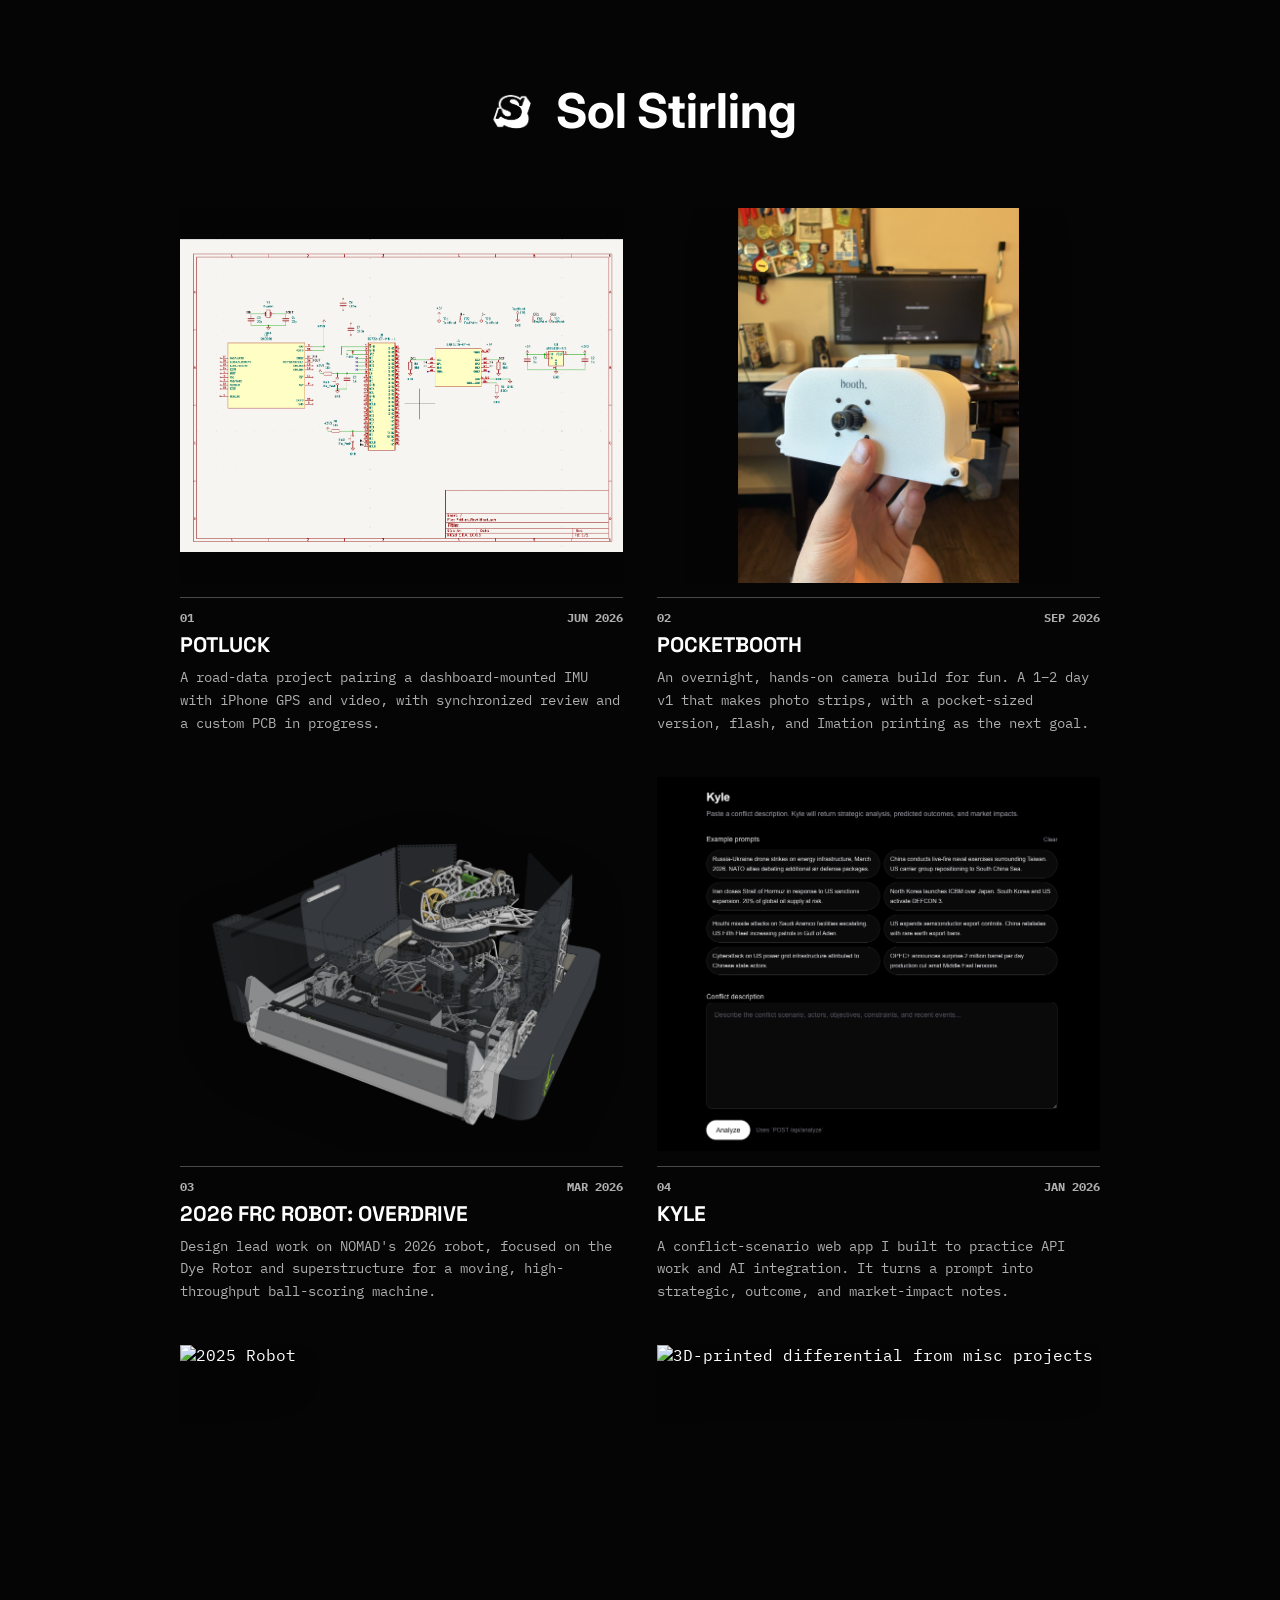
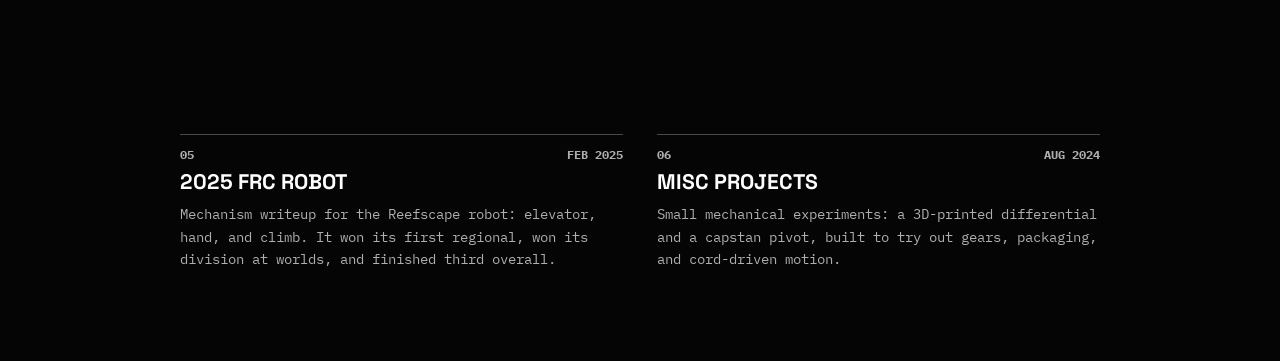
==== index.html @ 9fa4a8db "Add PocketBooth, refresh Potluck, and combine misc projects" ====
<!DOCTYPE html>
<html lang="en">
<head>
  <meta charset="UTF-8">
  <meta name="viewport" content="width=device-width, initial-scale=1.0">
  <title>Sol Stirling Maker Portfolio</title>
  <script src="projects-data.js?v=20261006-1"></script>
  <link rel="stylesheet" href="site.css?v=20261006-1">
</head>
<body>
  <main class="home-shell">
    <section class="site-frame sketch-hero" aria-labelledby="projects-title">
      <div class="hero-lockup">
        <a href="index.html" class="logo-only hero-logo" aria-label="Sol Stirling home">
          <img src="images/logo.png" alt="Sol Stirling logo">
        </a>
        <h1 id="projects-title">Sol Stirling</h1>
      </div>
    </section>

    <section class="site-frame projects-section" aria-label="Project cards">
      <div id="projects-grid" class="project-grid" aria-live="polite"></div>
    </section>
  </main>

  <script>
    const portfolio = window.PortfolioProjects || {};
    const projectGrid = document.getElementById('projects-grid');

    function renderProjectCards(projects) {
      if (!projects.length) {
        projectGrid.innerHTML = '<p class="empty-projects">Project data did not load. Refresh the page.</p>';
        return;
      }

      projectGrid.innerHTML = projects
        .map((project, index) => {
          const label = String(index + 1).padStart(2, '0');
          const media = project.mediaType === 'video'
            ? `<video class="project-media" src="${portfolio.escapeHtml(project.mediaSrc)}" muted playsinline preload="metadata"></video>`
            : `<img class="project-media" src="${portfolio.escapeHtml(project.mediaSrc)}" alt="${portfolio.escapeHtml(project.mediaAlt || project.title)}">`;

          return `
            <a class="project-card" data-project="${portfolio.escapeHtml(project.id)}" href="${portfolio.escapeHtml(portfolio.projectCardHref(project))}">
              <div class="project-media-wrap">
                ${media}
              </div>
              <div class="project-body">
                <div class="project-meta">
                  <span>${label}</span>
                  <time datetime="${portfolio.escapeHtml(project.date || '')}">${portfolio.escapeHtml(portfolio.formatProjectDate(project.date))}</time>
                </div>
                <h2>${portfolio.escapeHtml(project.title)}</h2>
                <div class="project-card-copy">${portfolio.renderMarkdown(project.cardMarkdown)}</div>
              </div>
            </a>
          `;
        })
        .join('');
    }

    const projectList = portfolio.projects && Array.isArray(portfolio.projects) ? portfolio.projects : [];
    renderProjectCards(projectList);
  </script>
</body>
</html>
---- site.css ----
@import url("https://fonts.googleapis.com/css2?family=IBM+Plex+Mono:wght@400;500;600;700&family=Inter:wght@400;700&family=Space+Grotesk:wght@500;600;700&display=swap");

:root {
  --black: #050505;
  --panel: #111416;
  --line: rgba(255, 255, 255, 0.34);
  --line-hot: #00687B;
  --line-white: #ffffff;
  --text: #ffffff;
  --muted: rgba(255, 255, 255, 0.68);
  --danger: #d2654f;
}

* {
  box-sizing: border-box;
}

html {
  scroll-behavior: smooth;
}

body {
  min-height: 100vh;
  margin: 0;
  color: var(--text);
  font-family: "IBM Plex Mono", monospace;
  background: var(--black);
}

body::before {
  content: none;
}

body > * {
  position: relative;
  z-index: 1;
}

button,
input,
textarea {
  font: inherit;
}

a {
  color: inherit;
}

.site-frame {
  width: min(1160px, calc(100% - 32px));
  margin: 0 auto;
}

.home-shell {
  min-height: 100vh;
  padding: 18px 0 72px;
}

.logo-only {
  display: grid;
  width: 58px;
  height: 58px;
  place-items: center;
  margin-left: clamp(16px, 4vw, 44px);
  text-decoration: none;
}

.logo-only img {
  display: block;
  width: 100%;
  height: 100%;
  object-fit: contain;
}

.hero-logo {
  width: 58px;
  height: 58px;
  flex: 0 0 auto;
  margin-left: 0;
}

.sketch-hero {
  position: relative;
  display: grid;
  min-height: 190px;
  place-items: center;
  overflow: hidden;
  padding: 22px 0 26px;
  text-align: center;
}


.hero-lockup {
  position: relative;
  z-index: 2;
  display: inline-flex;
  align-items: center;
  justify-content: center;
  gap: 14px;
}

.hero-lockup h1 {
  margin: 0;
  color: var(--text);
  font-family: "Inter", "Helvetica Neue", Arial, sans-serif;
  font-size: 3rem;
  font-weight: 700;
  line-height: 1;
  letter-spacing: 0;
  text-transform: none;
  text-shadow: none;
}


.projects-section {
  padding: 0 0 18px;
}

.project-grid {
  display: grid;
  grid-template-columns: repeat(2, minmax(0, 1fr));
  gap: 42px 34px;
  max-width: 920px;
  margin: 0 auto;
}

.project-card {
  display: grid;
  gap: 14px;
  color: var(--text);
  text-decoration: none;
  transition: transform 160ms ease;
}

.project-card:hover,
.project-card:focus-visible {
  outline: none;
  transform: translateY(-5px);
}

.project-media-wrap {
  position: relative;
  display: block;
  width: 100%;
  aspect-ratio: 1.18 / 1;
  overflow: hidden;
}

.project-media {
  position: absolute;
  inset: 0;
  display: block;
  width: 100%;
  height: 100%;
  object-fit: contain;
  filter: drop-shadow(0 18px 24px rgba(0, 0, 0, 0.28));
}

.project-body {
  display: grid;
  gap: 9px;
  border-top: 1px solid rgba(245, 247, 247, 0.28);
  padding-top: 12px;
}

.project-meta {
  display: flex;
  align-items: center;
  justify-content: space-between;
  gap: 12px;
  color: var(--muted);
  font-size: 0.72rem;
  font-weight: 700;
  text-transform: uppercase;
}

.project-card h2 {
  margin: 0;
  font-family: "Space Grotesk", sans-serif;
  font-size: 1.32rem;
  line-height: 1.08;
  letter-spacing: 0;
  text-transform: uppercase;
}

.project-card-copy p {
  margin: 0;
  color: var(--muted);
  font-size: 0.86rem;
  line-height: 1.65;
}

.site-nav {
  display: flex;
  align-items: center;
  justify-content: space-between;
  gap: 20px;
  width: min(1160px, calc(100% - 32px));
  margin: 0 auto;
  padding: 24px 0 16px;
}

.project-logo {
  margin-left: 0;
}

.back-link,
.project-action {
  display: inline-flex;
  align-items: center;
  justify-content: center;
  min-height: 42px;
  border: 1px solid var(--line-hot);
  border-radius: 3px;
  background: rgba(3, 4, 5, 0.62);
  color: var(--text);
  padding: 0 14px;
  font: inherit;
  font-size: 0.78rem;
  font-weight: 700;
  text-decoration: none;
  text-transform: uppercase;
  cursor: pointer;
}

.back-link:hover,
.back-link:focus-visible,
.project-action:hover,
.project-action:focus-visible {
  background: var(--line-hot);
  color: var(--black);
  outline: none;
}

.project-shell {
  padding: 38px 0 80px;
}

.project-detail {
  display: grid;
  gap: 30px;
}

.project-heading {
  display: grid;
  max-width: 860px;
  gap: 14px;
  border-top: 1px solid rgba(245, 247, 247, 0.28);
  padding-top: 22px;
}

.project-title {
  margin: 0;
  font-family: "Space Grotesk", sans-serif;
  font-size: 4.2rem;
  line-height: 0.95;
  letter-spacing: 0;
  text-transform: uppercase;
}

.project-lede {
  max-width: 760px;
}

.project-lede p {
  margin: 0;
  color: var(--muted);
  font-size: 1rem;
  line-height: 1.8;
}

.project-action {
  width: fit-content;
}

.project-hero-media {
  width: 100%;
  max-height: 640px;
  background: transparent;
  object-fit: contain;
}

.content-stack {
  display: grid;
  max-width: 920px;
  gap: 26px;
}

.markdown-copy {
  color: var(--text);
}

.markdown-copy h2,
.markdown-copy h3,
.markdown-copy h4 {
  margin: 10px 0 0;
  border-top: 1px solid rgba(245, 247, 247, 0.28);
  padding-top: 22px;
  color: var(--text);
  font-family: "Space Grotesk", sans-serif;
  font-size: 1.45rem;
  letter-spacing: 0;
  text-transform: uppercase;
}

.markdown-copy p,
.markdown-copy li {
  color: var(--muted);
  font-size: 0.96rem;
  line-height: 1.85;
}

.markdown-copy p {
  margin: 0;
}

.markdown-copy a {
  color: var(--line-hot);
  font-weight: 700;
}

.markdown-copy code {
  border: 1px solid var(--line);
  border-radius: 3px;
  background: var(--panel);
  padding: 0 4px;
}

.markdown-copy ul {
  margin: 0;
  padding-left: 22px;
}

.markdown-media {
  margin: 0;
}

.markdown-media img {
  display: block;
  width: 100%;
  max-height: 720px;
  margin: 0 auto;
  background: transparent;
  object-fit: contain;
}

.markdown-media figcaption {
  margin-top: 8px;
  color: var(--muted);
  font-size: 0.74rem;
  text-transform: uppercase;
}

.project-detail[data-project="overdrive2026"] .markdown-media figcaption {
  text-align: center;
}

.status-line {
  margin: 0;
  color: var(--line-hot);
  font-size: 0.76rem;
  font-weight: 700;
  text-transform: uppercase;
}

.empty-projects,
.error-text {
  margin: 0;
  color: var(--muted);
  text-align: center;
  text-transform: uppercase;
}

.error-text {
  color: var(--danger);
}

@media (max-width: 760px) {
  .home-shell {
    padding-top: 18px;
  }

  .logo-only {
    width: 52px;
    height: 52px;
  }

  .sketch-hero {
    min-height: 170px;
    padding: 24px 0 24px;
  }

  .hero-logo {
    width: 54px;
    height: 54px;
    margin-left: 0;
  }

  .hero-lockup h1 {
    font-size: 2.4rem;
  }


  .project-grid {
    grid-template-columns: 1fr;
  }

  .site-nav {
    align-items: flex-start;
    flex-direction: column;
  }

  .project-title {
    font-size: 3rem;
  }
}

@media (max-width: 480px) {
  .site-frame,
  .site-nav {
    width: min(100% - 22px, 1160px);
  }

  .logo-only {
    margin-left: 11px;
  }

  .project-logo {
    margin-left: 0;
  }

  .hero-logo {
    width: 46px;
    height: 46px;
    margin-left: 0;
  }

  .hero-lockup {
    gap: 11px;
  }

  .hero-lockup h1 {
    font-size: 1.95rem;
  }


  .project-card h2 {
    font-size: 1.18rem;
  }

  .project-title {
    font-size: 2.35rem;
  }
}
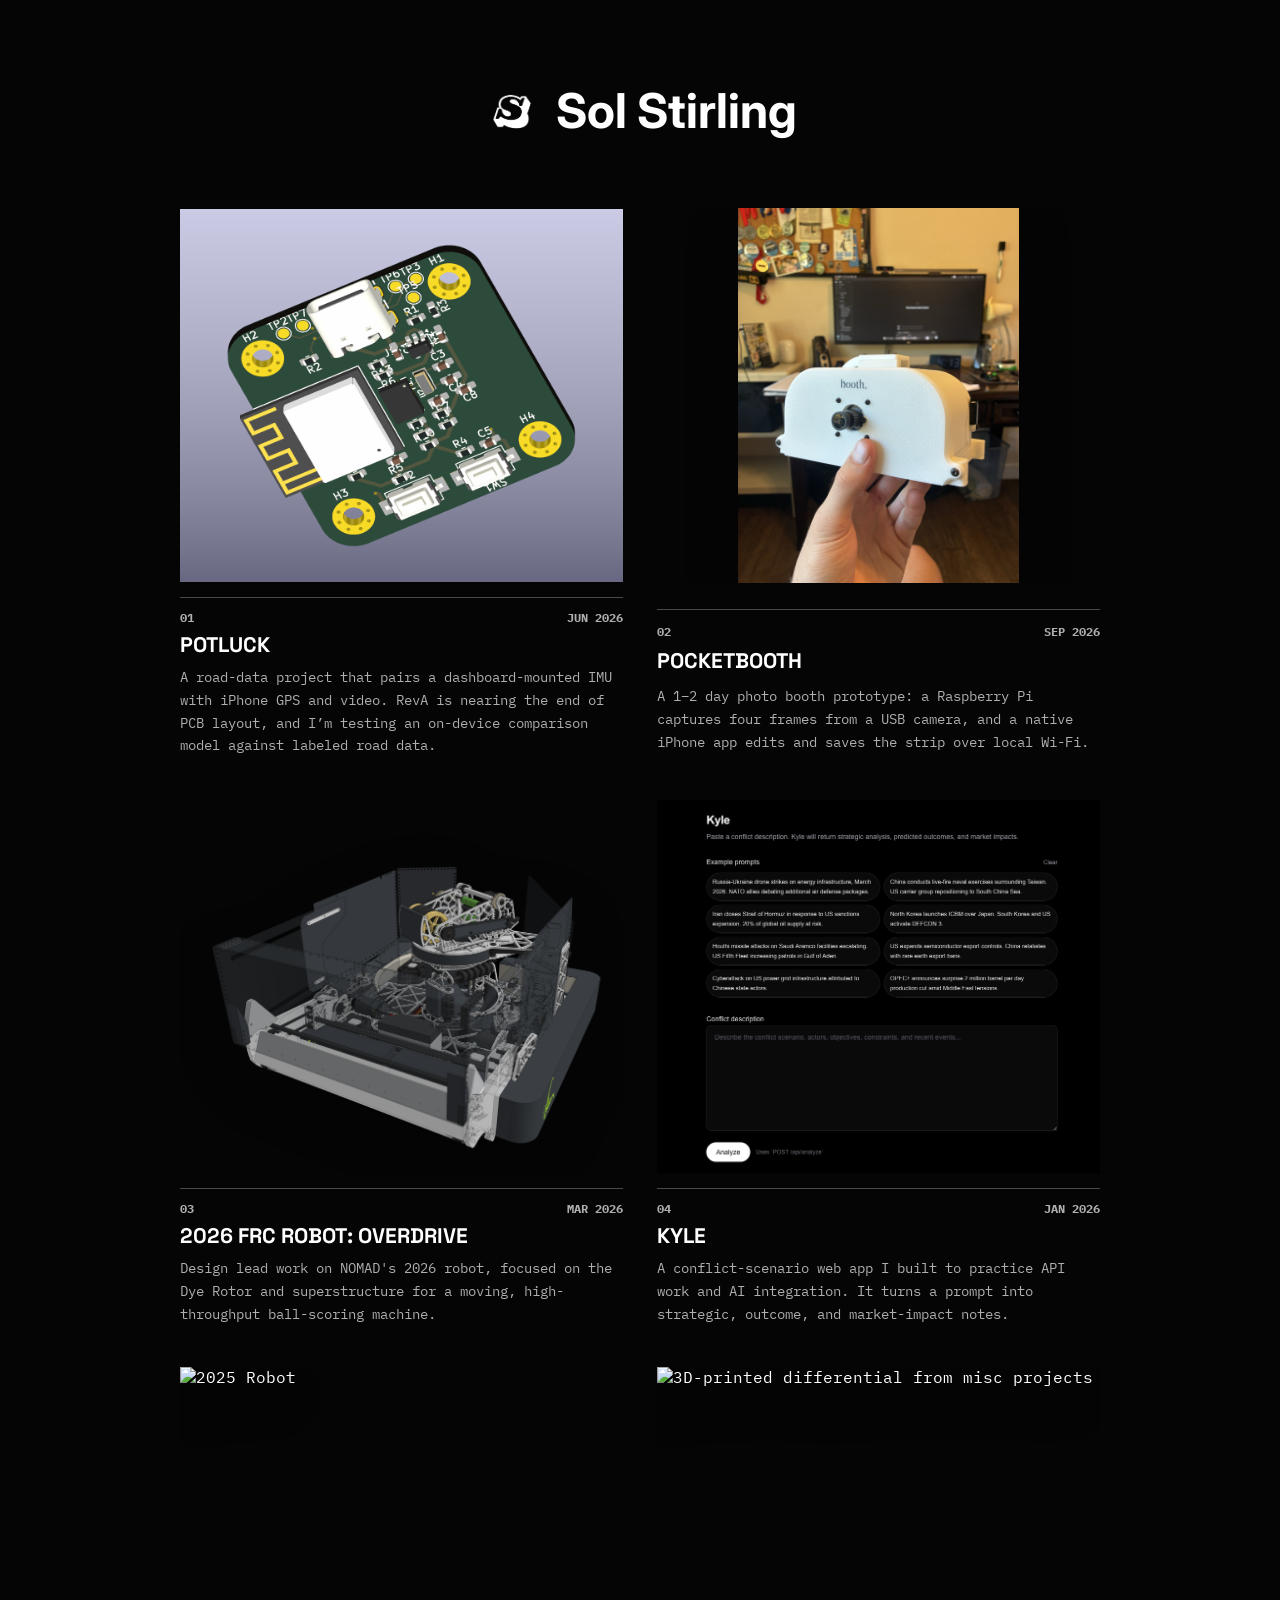
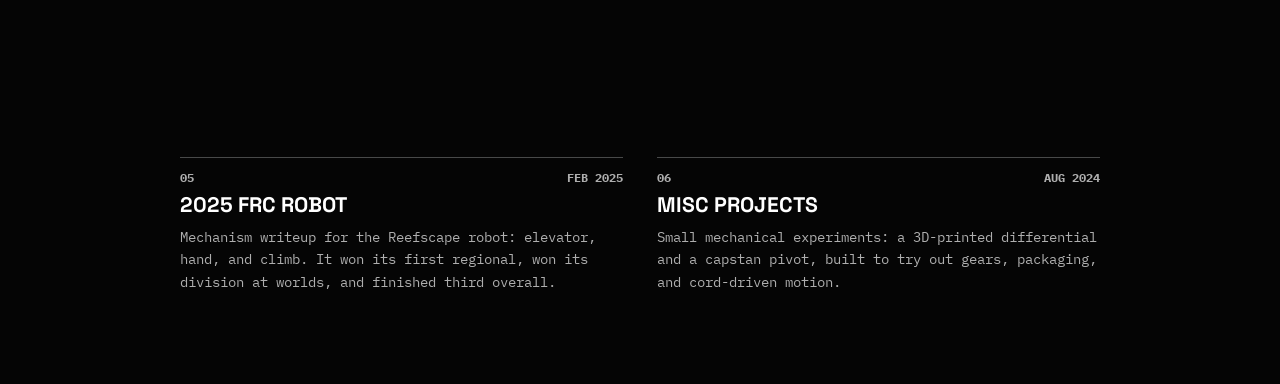
==== commit ecf21f35: "Update Potluck RevA and document PocketBooth internals" ====
--- a/index.html
+++ b/index.html
@@ -4,7 +4,7 @@
   <meta charset="UTF-8">
   <meta name="viewport" content="width=device-width, initial-scale=1.0">
   <title>Sol Stirling Maker Portfolio</title>
-  <script src="projects-data.js?v=20261006-1"></script>
+  <script src="projects-data.js?v=20261108-1"></script>
   <link rel="stylesheet" href="site.css?v=20261006-1">
 </head>
 <body>
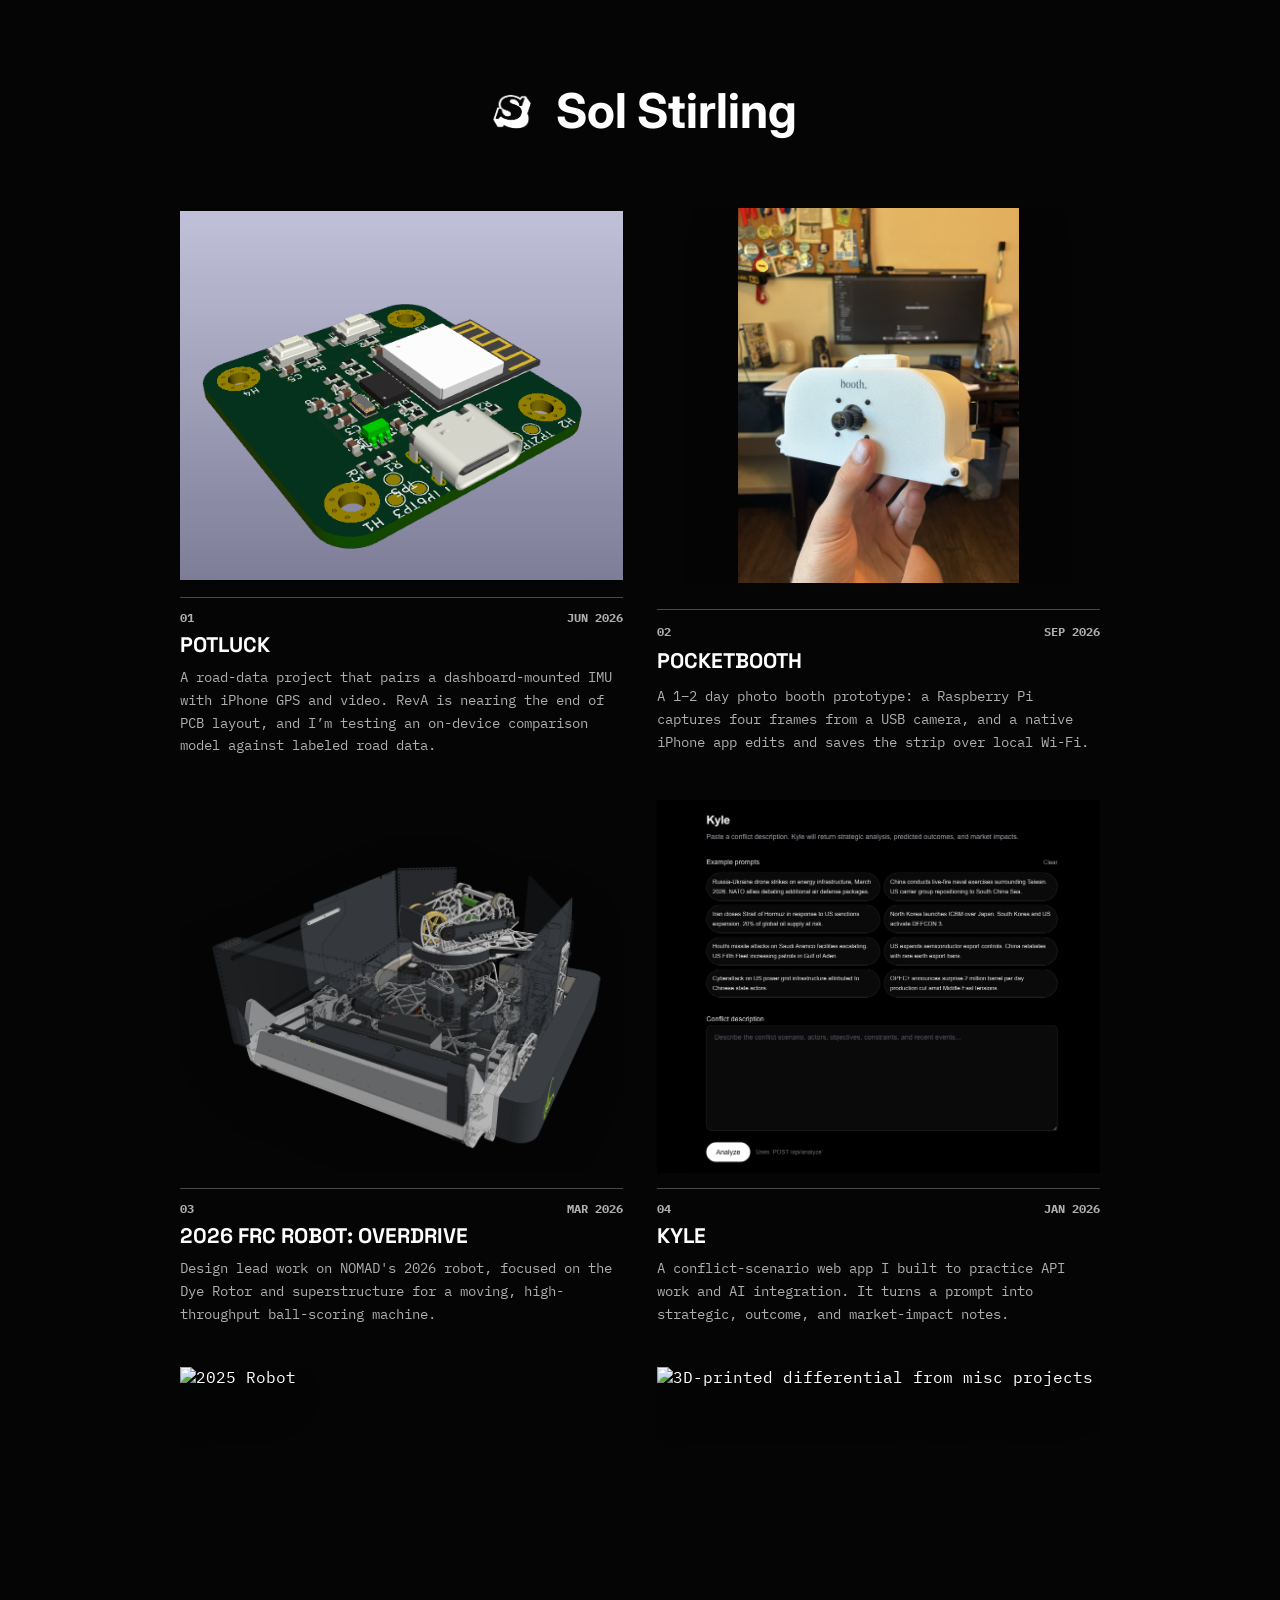
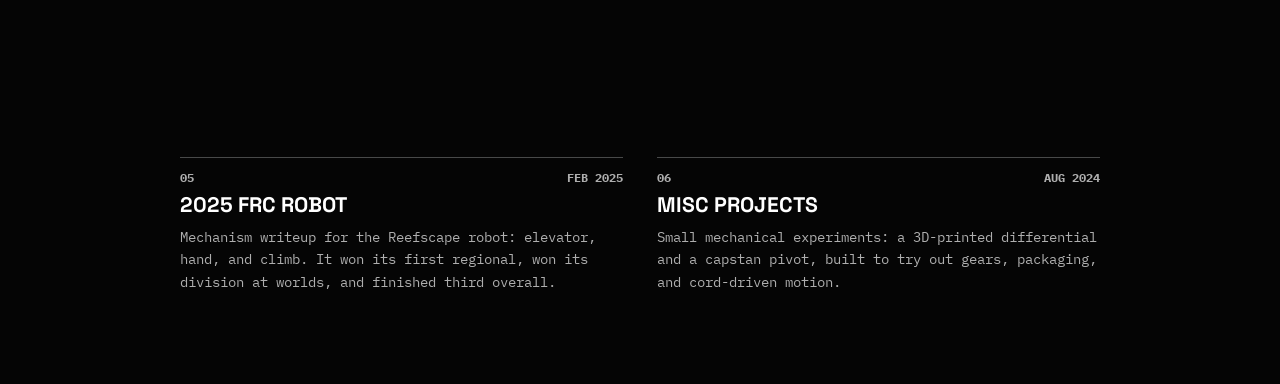
==== commit 1c00a4d4: "Use the original Potluck KiCad screenshots" ====
--- a/index.html
+++ b/index.html
@@ -4,7 +4,7 @@
   <meta charset="UTF-8">
   <meta name="viewport" content="width=device-width, initial-scale=1.0">
   <title>Sol Stirling Maker Portfolio</title>
-  <script src="projects-data.js?v=20261108-1"></script>
+  <script src="projects-data.js?v=20261108-2"></script>
   <link rel="stylesheet" href="site.css?v=20261006-1">
 </head>
 <body>
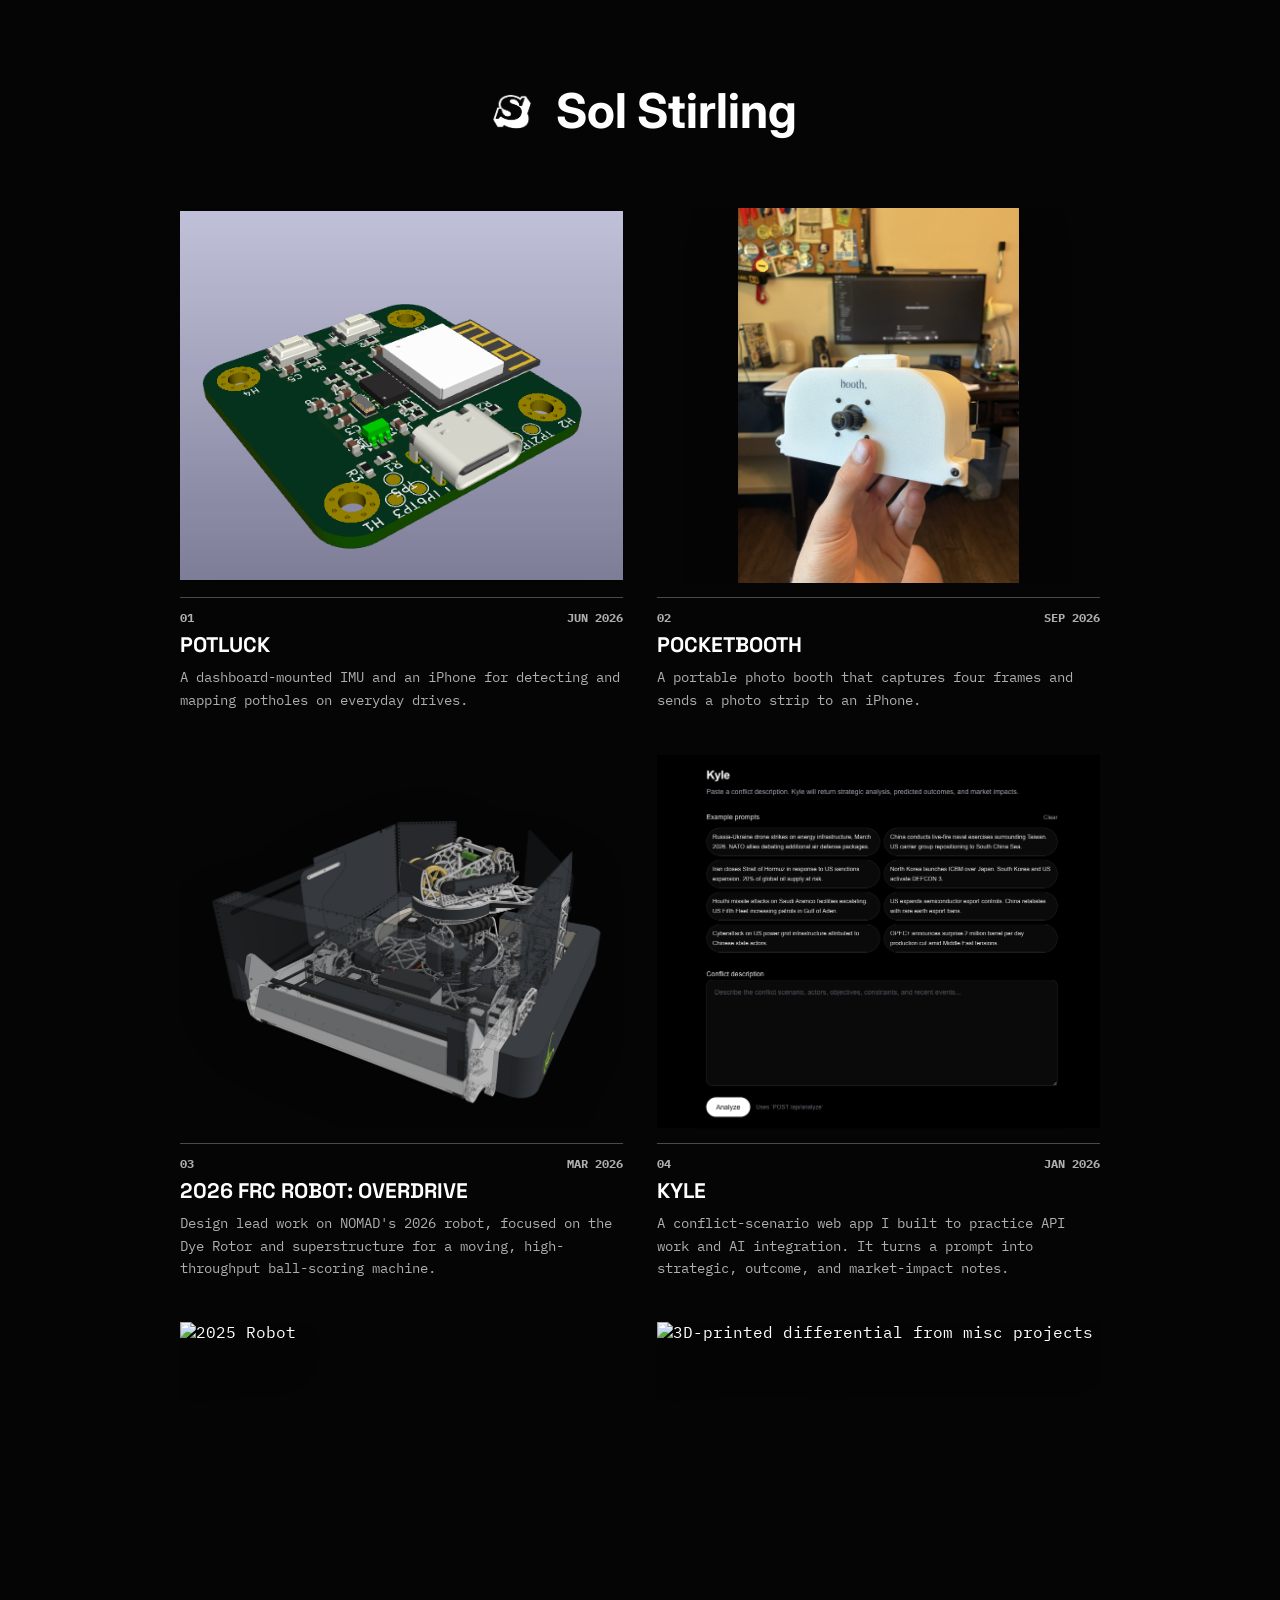
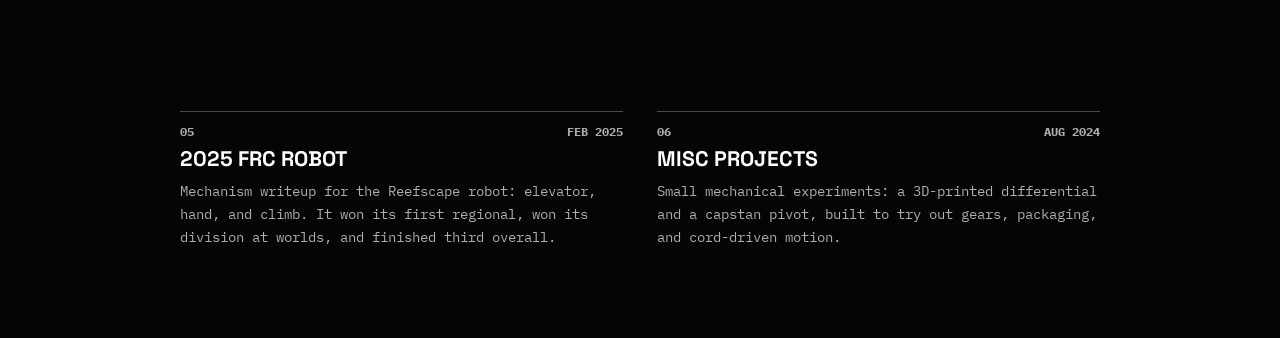
==== commit 4a16c867: "Simplify Potluck and PocketBooth write-ups" ====
--- a/index.html
+++ b/index.html
@@ -4,7 +4,7 @@
   <meta charset="UTF-8">
   <meta name="viewport" content="width=device-width, initial-scale=1.0">
   <title>Sol Stirling Maker Portfolio</title>
-  <script src="projects-data.js?v=20261108-2"></script>
+  <script src="projects-data.js?v=20261108-4"></script>
   <link rel="stylesheet" href="site.css?v=20261006-1">
 </head>
 <body>
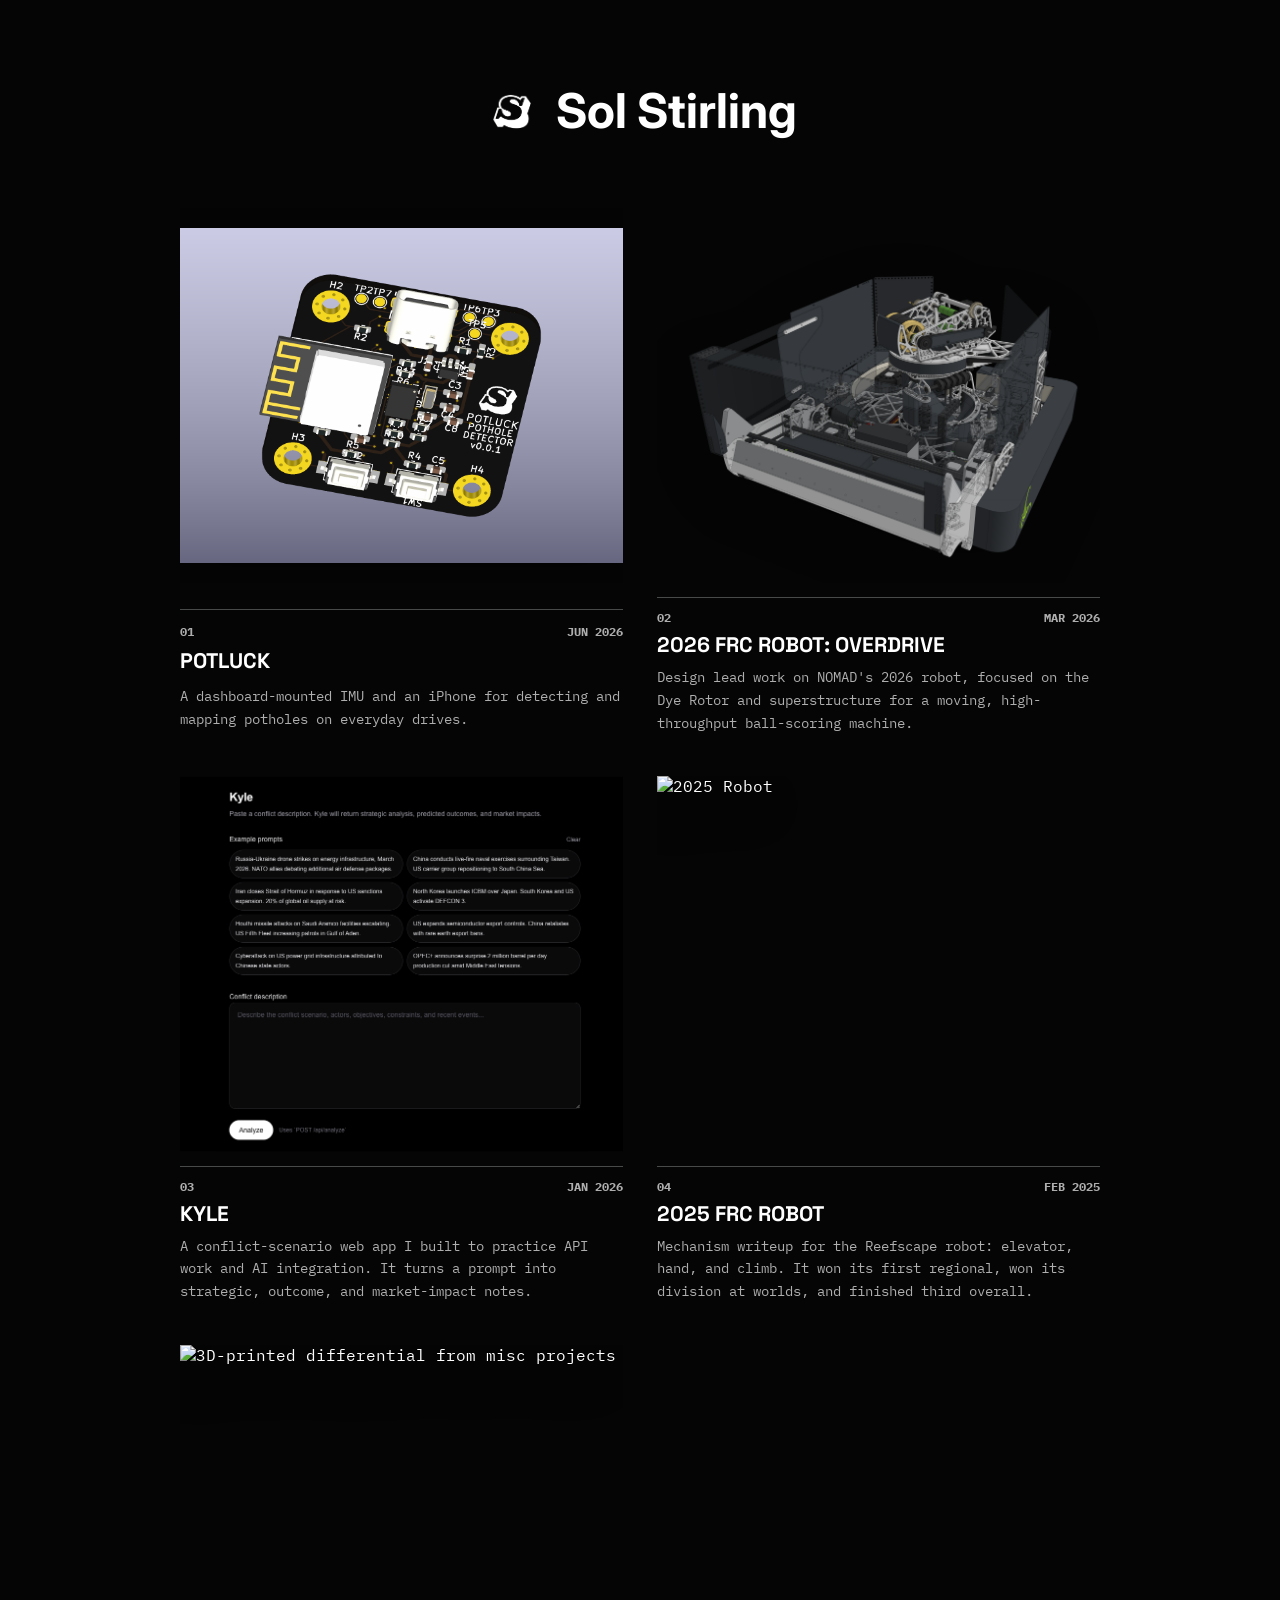
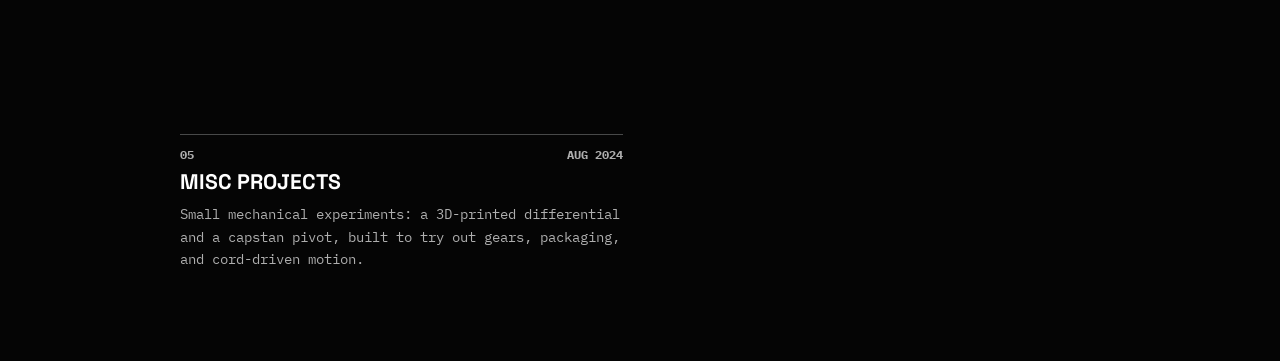
==== commit f6165bb2: "Show branded Potluck RevA and remove PocketBooth" ====
--- a/index.html
+++ b/index.html
@@ -4,7 +4,7 @@
   <meta charset="UTF-8">
   <meta name="viewport" content="width=device-width, initial-scale=1.0">
   <title>Sol Stirling Maker Portfolio</title>
-  <script src="projects-data.js?v=20261108-4"></script>
+  <script src="projects-data.js?v=20261124-1"></script>
   <link rel="stylesheet" href="site.css?v=20261006-1">
 </head>
 <body>
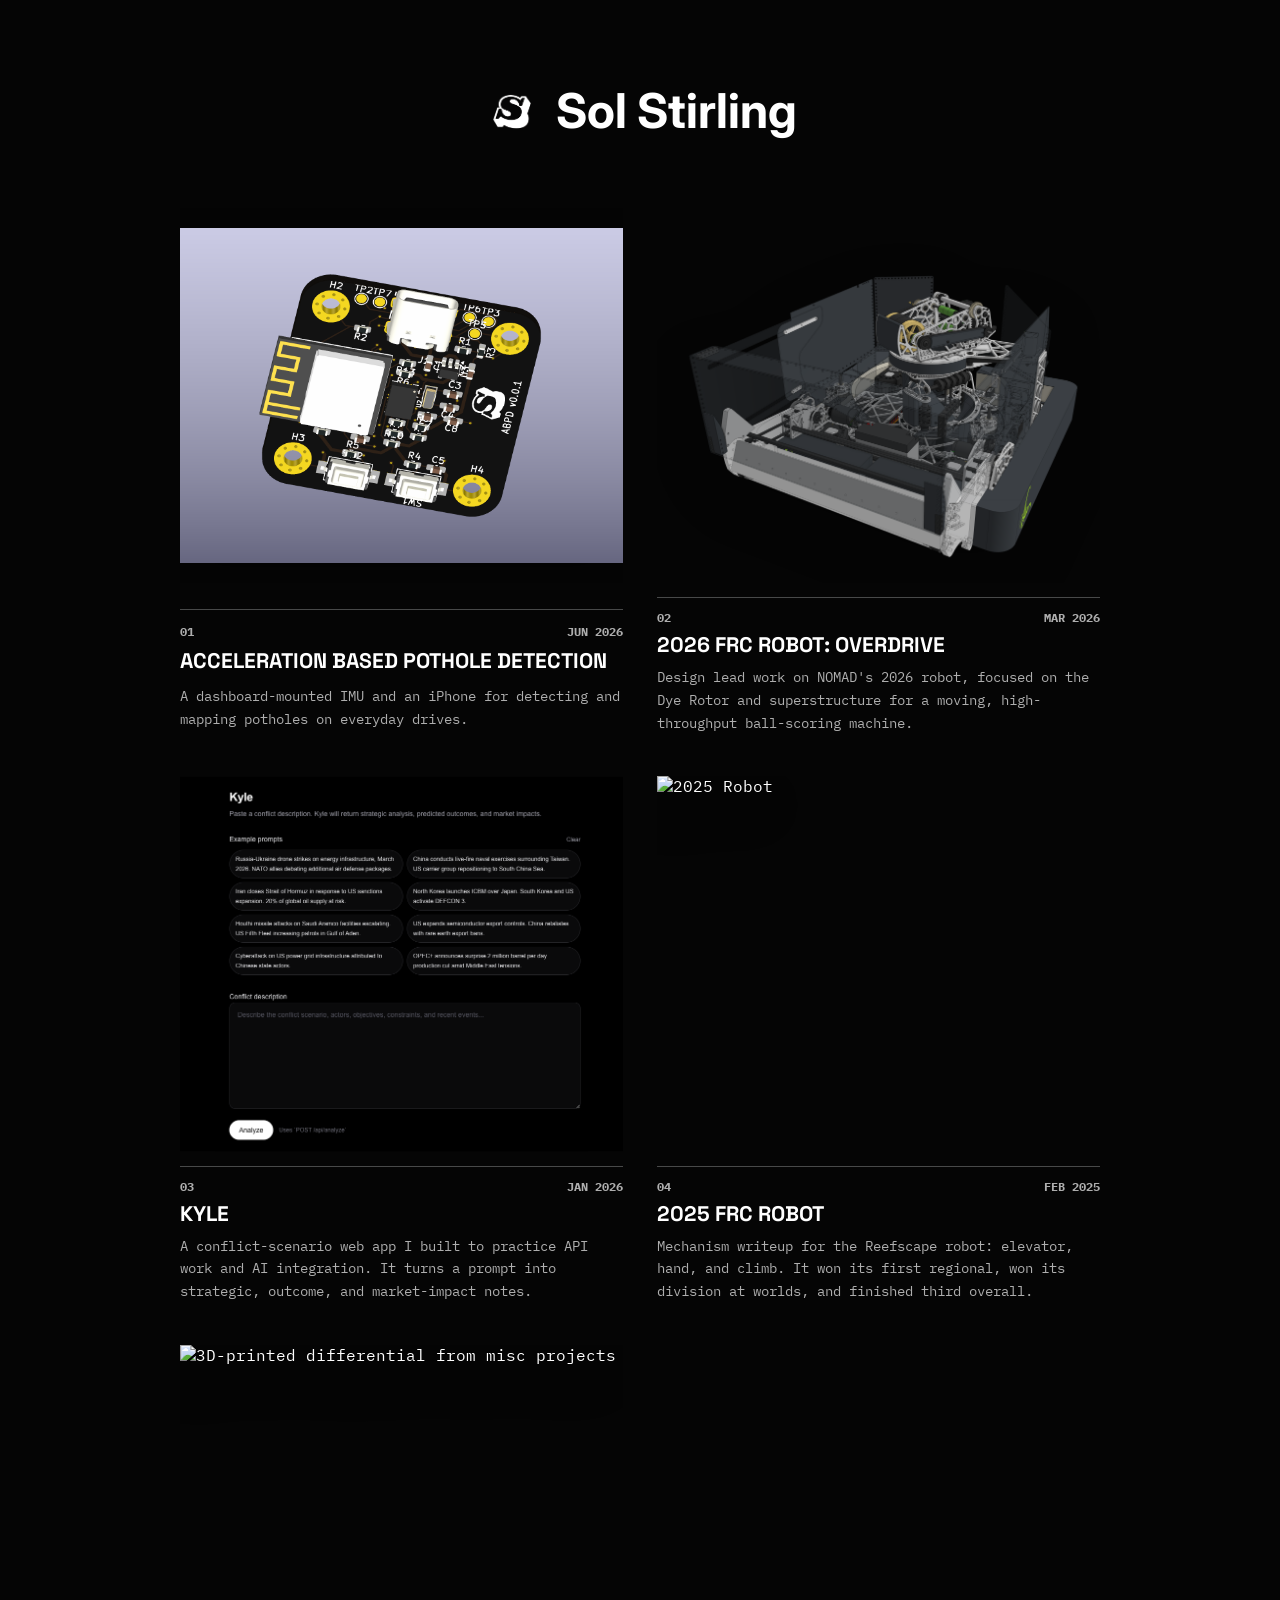
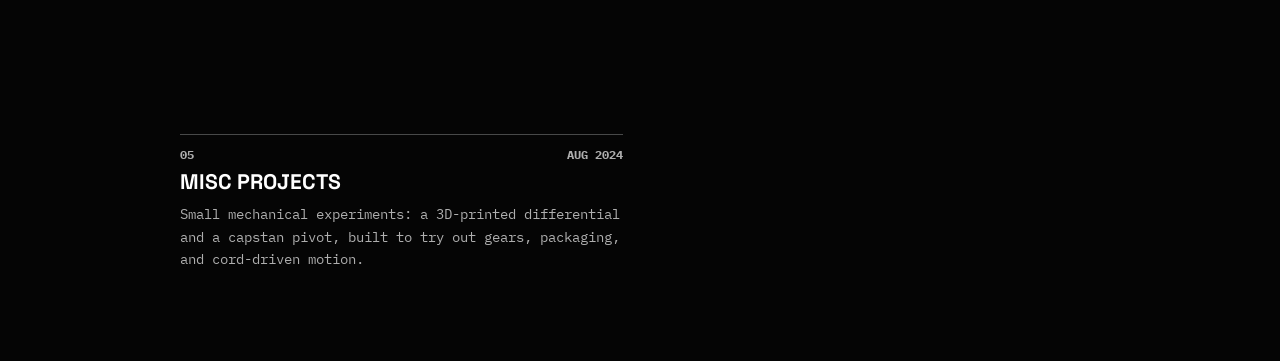
==== commit 49a55954: "Rename pothole detection project and refresh PCB renders" ====
--- a/index.html
+++ b/index.html
@@ -4,7 +4,7 @@
   <meta charset="UTF-8">
   <meta name="viewport" content="width=device-width, initial-scale=1.0">
   <title>Sol Stirling Maker Portfolio</title>
-  <script src="projects-data.js?v=20261124-1"></script>
+  <script src="projects-data.js?v=20261124-2"></script>
   <link rel="stylesheet" href="site.css?v=20261006-1">
 </head>
 <body>
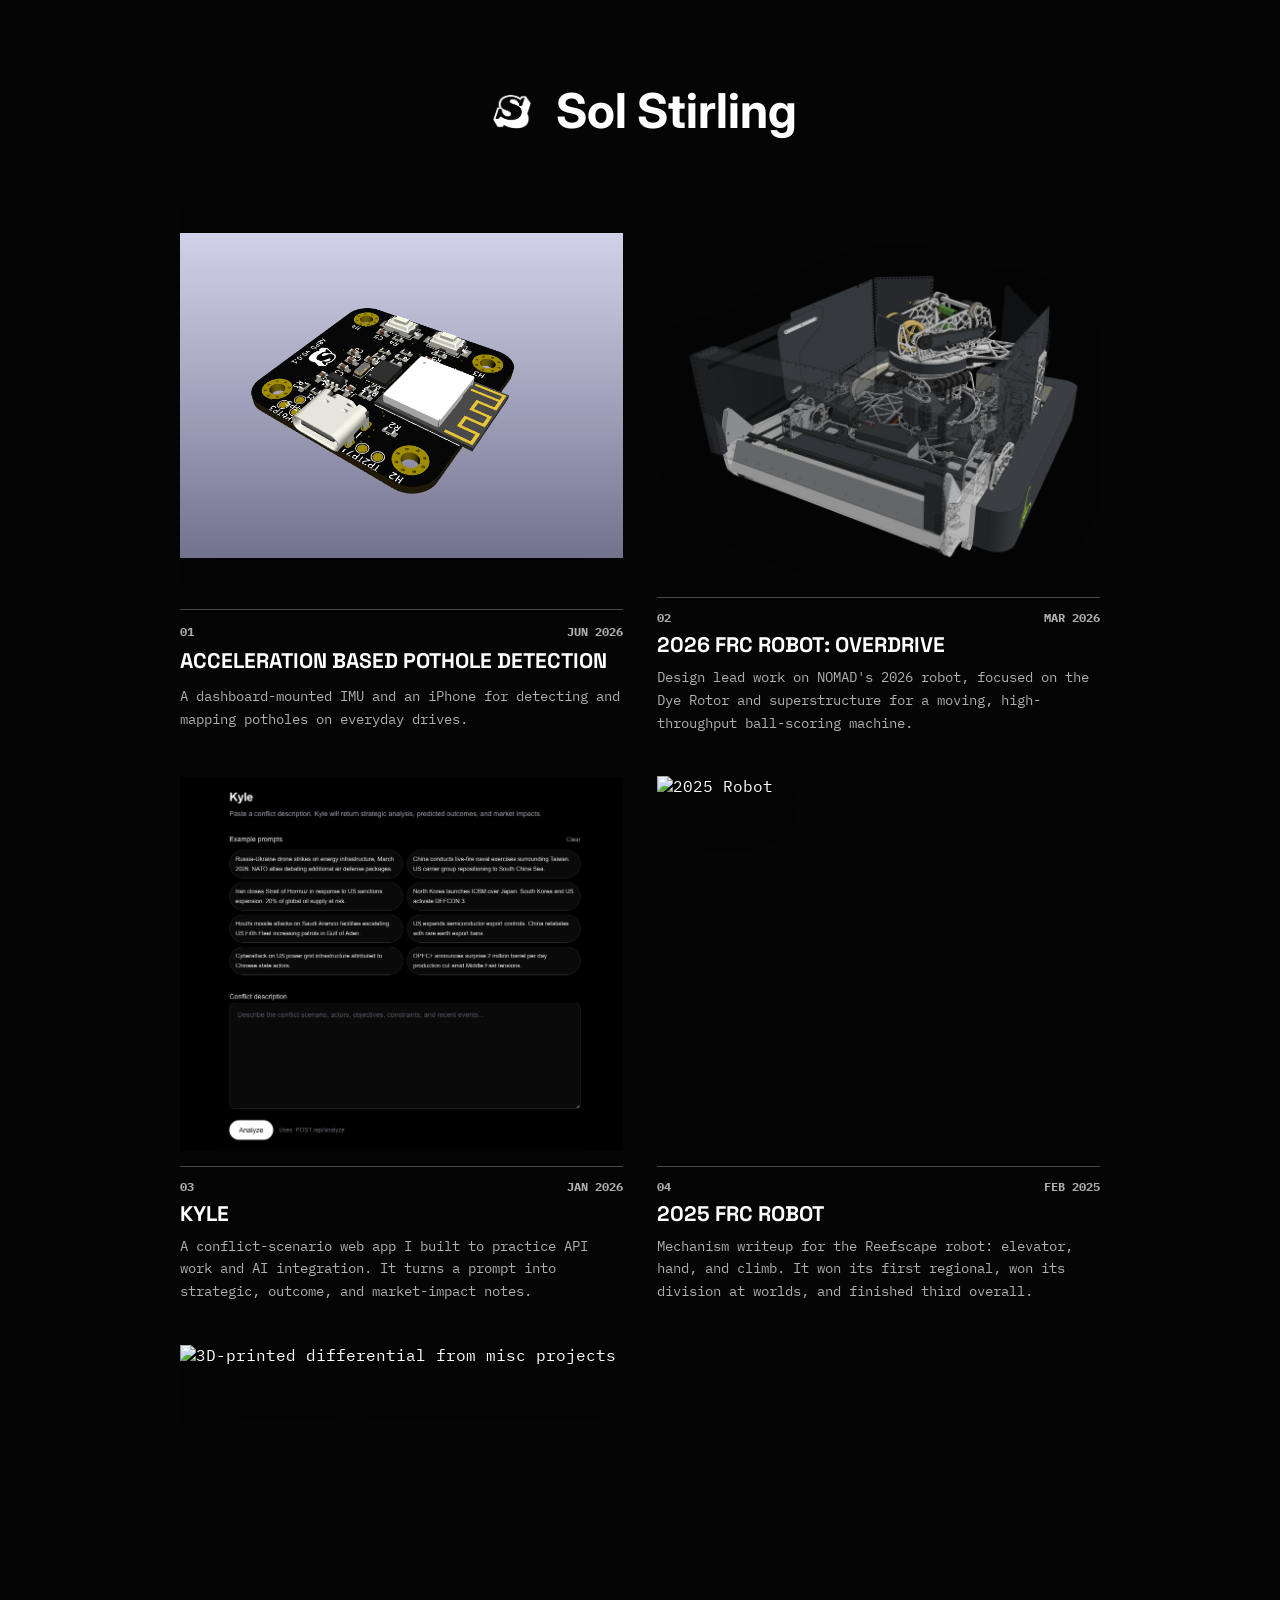
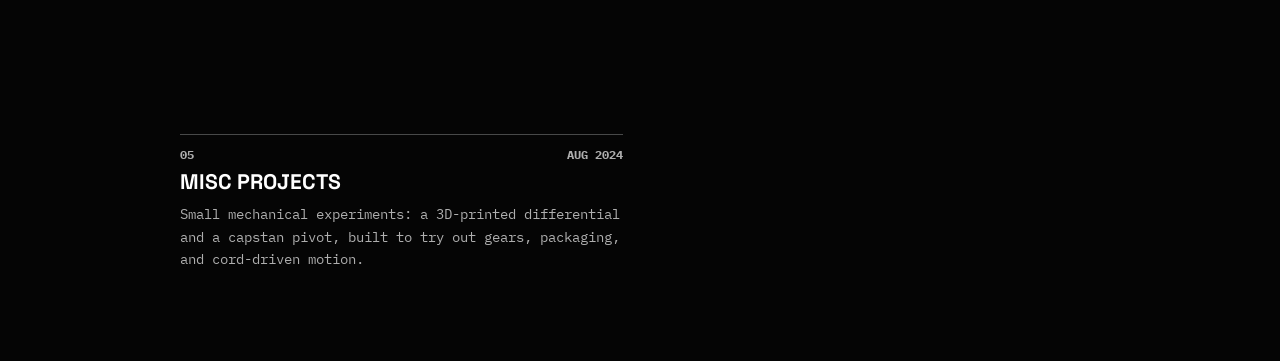
==== commit 3c5df466: "Add portfolio studio and update Potluck cover" ====
--- a/index.html
+++ b/index.html
@@ -4,7 +4,7 @@
   <meta charset="UTF-8">
   <meta name="viewport" content="width=device-width, initial-scale=1.0">
   <title>Sol Stirling Maker Portfolio</title>
-  <script src="projects-data.js?v=20261124-2"></script>
+  <script src="projects-data.js?v=20261124-3"></script>
   <link rel="stylesheet" href="site.css?v=20261006-1">
 </head>
 <body>
@@ -23,7 +23,7 @@
     </section>
   </main>
 
-  <script>
+  <script type="module">
     const portfolio = window.PortfolioProjects || {};
     const projectGrid = document.getElementById('projects-grid');
 
@@ -36,9 +36,9 @@
       projectGrid.innerHTML = projects
         .map((project, index) => {
           const label = String(index + 1).padStart(2, '0');
-          const media = project.mediaType === 'video'
-            ? `<video class="project-media" src="${portfolio.escapeHtml(project.mediaSrc)}" muted playsinline preload="metadata"></video>`
-            : `<img class="project-media" src="${portfolio.escapeHtml(project.mediaSrc)}" alt="${portfolio.escapeHtml(project.mediaAlt || project.title)}">`;
+          const media = !project.mediaSrc ? '' : project.mediaType === 'video'
+            ? `<video class="project-media" src="${portfolio.escapeHtml(portfolio.sanitizeUrl(project.mediaSrc))}" muted playsinline preload="metadata"></video>`
+            : `<img class="project-media" src="${portfolio.escapeHtml(portfolio.sanitizeUrl(project.mediaSrc))}" alt="${portfolio.escapeHtml(project.mediaAlt || project.title)}">`;
 
           return `
             <a class="project-card" data-project="${portfolio.escapeHtml(project.id)}" href="${portfolio.escapeHtml(portfolio.projectCardHref(project))}">
@@ -59,8 +59,12 @@
         .join('');
     }
 
-    const projectList = portfolio.projects && Array.isArray(portfolio.projects) ? portfolio.projects : [];
-    renderProjectCards(projectList);
+    try {
+      renderProjectCards(portfolio.sortProjects(await portfolio.loadProjects()));
+    } catch (error) {
+      renderProjectCards([]);
+      console.error(error);
+    }
   </script>
 </body>
 </html>
